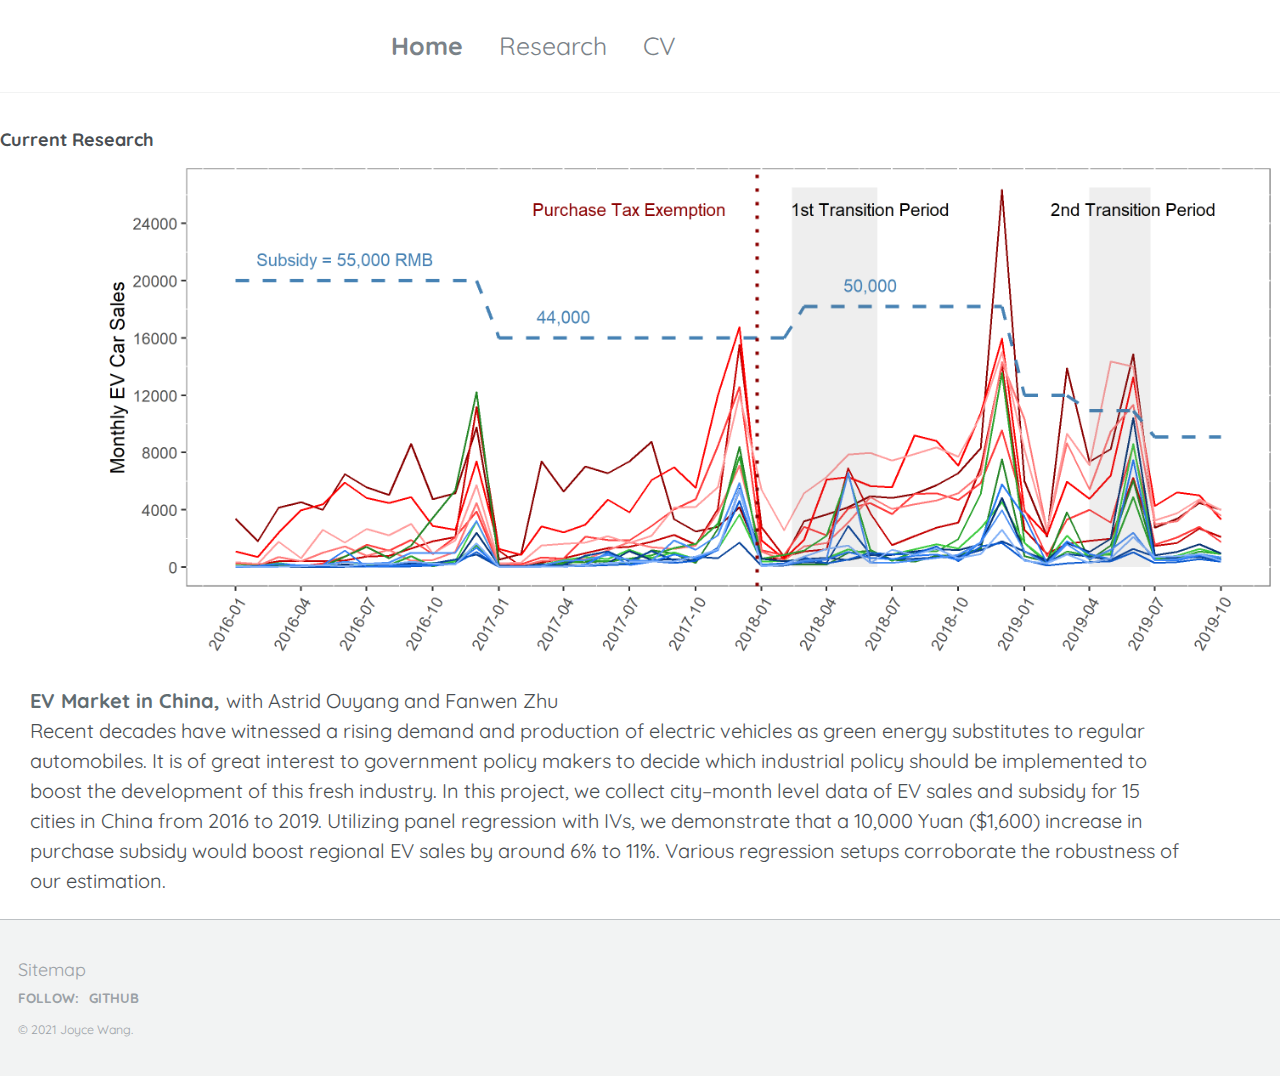
==== reasearch.html @ 97970f40 "Add files via upload" ====
<!doctype html>
<html lang="en" class="no-js">
<meta http-equiv="content-type" content="text/html;charset=utf-8" />
<title>Joyce Wang’s Research</title>
<head>
    <meta charset="utf-8"> 
        <!-- icon -->
        <link rel="stylesheet" href="https://use.fontawesome.com/releases/v5.7.0/css/all.css" integrity="sha384-lZN37f5QGtY3VHgisS14W3ExzMWZxybE1SJSEsQp9S+oqd12jhcu+A56Ebc1zFSJ" crossorigin="anonymous">

       <!-- google fonts -->
       <link href="https://fonts.googleapis.com/css2?family=Quicksand:wght@300;400;500;600;700&display=swap" rel="stylesheet"> 

         <!-- main css -->
      <link rel="stylesheet" href="assets/css/main.css">

        <!-- bootstap css -->
        <link href="https://cdn.jsdelivr.net/npm/bootstrap@5.0.2/dist/css/bootstrap.min.css" rel="stylesheet" integrity="sha384-EVSTQN3/azprG1Anm3QDgpJLIm9Nao0Yz1ztcQTwFspd3yD65VohhpuuCOmLASjC" crossorigin="anonymous">

</head>

<body>
    <div class="masthead">
        <div class="masthead__inner-wrap">
            <div class="masthead__menu">
                <nav id="site-nav" class="greedy-nav"> 
                    <button><div class="navicon"></div></button>
                    <ul class="visible-links">
                        <li class="masthead__menu-item">
                            <a href="index.html">Home</a>
                        </li>
                        <li class="masthead__menu-item">
                            <a href="reasearch.html">Research</a>
                        </li>
                        <li class="masthead__menu-item">
                            <a href="CV.html">CV</a>
                        </li>
                    </ul>
                    <ul class="hidden-links hidden"></ul>
                </nav>
            </div>
        </div>
    </div>
   
    
        <div class="row">
            <h3 class="p-5">Current Research</h3>
            <div class="col-lg-6">
                <div class="reasearch_img">
                <img class="img-fluid mt-4" src="assets/images/nationalpolicy.png" alt="">
            </div>
            </div>
            <div class="col-lg-6">
                <div class="content">
                    <p> <span class="font-weight-bold"> EV Market in China, </span> with Astrid Ouyang and Fanwen Zhu <br>
                        Recent decades have witnessed a rising demand and production of electric vehicles as green energy substitutes to regular automobiles. It is of great interest to government policy makers to decide which industrial policy should be implemented to boost the development of this fresh industry. In this project, we collect city–month level data of EV sales and subsidy for 15 cities in China from 2016 to 2019. Utilizing panel regression with IVs, we demonstrate that a 10,000 Yuan ($1,600) increase in purchase subsidy would boost regional EV sales by around 6% to 11%. Various regression setups corroborate the robustness of our estimation.</p>
                </div>
            </div>
        </div>
    






        <div class="page__footer">
            <footer> <!-- start custom footer snippets --> <a href="">Sitemap</a> <!-- end custom footer snippets --><div class="page__footer-follow">
                <ul class="social-icons">
                    <li><strong>Follow:</strong></li>
                    <li><a href="https://joycelafee.github.io"><i class="fab fa-github" aria-hidden="true"></i> GitHub</a>
                    </li>
                </ul>
            </div>
            <div class="page__footer-copyright">&copy; 2021 Joyce Wang.<a href=""></a>
            </div>
            
            </footer>
        </div>
    <script src="assets/js/main.min.js">
    </script> 
    <script> (function(i,s,o,g,r,a,m){i['GoogleAnalyticsObject']=r;i[r]=i[r]||function(){ (i[r].q=i[r].q||[]).push(arguments)},i[r].l=1*new Date();a=s.createElement(o), m=s.getElementsByTagName(o)[0];a.async=1;a.src=g;m.parentNode.insertBefore(a,m) })(window,document,'script','../www.google-analytics.com/analytics.js','ga'); ga('create', '', 'auto'); ga('send', 'pageview'); 
    </script></body>

</html>
---- assets/css/main.css ----
a:focus{
    outline:thin dotted #f89406;outline:5px auto #f89406;outline-offset:-2px
}

*,*:before,*:after{
    -moz-box-sizing:border-box;-webkit-box-sizing:border-box;box-sizing:border-box
}
html{
    box-sizing:border-box;background-color:#fff;font-size:16px;-webkit-text-size-adjust:100%;-ms-text-size-adjust:100%
}
@media (min-width: 48em)
{html
    {font-size:18px}}
    body{
        margin:0}::-moz-selection{color:#fff;background:#000}

    ::selection{color:#fff;background:#000}article,aside,details,figcaption,figure,footer,header,hgroup,main,nav,section{display:block}audio,canvas,video{display:inline-block;*display:inline;*zoom:1}audio:not([controls]){display:none}a{color:#52adc8}a:hover,a:active{outline:0}sub,sup{position:relative;font-size:75%;line-height:0;vertical-align:baseline}sup{top:-0.5em}sub{bottom:-0.25em}img{max-width:100%;width:auto\9;height:auto;vertical-align:middle;border:0;-ms-interpolation-mode:bicubic}#map_canvas img,.google-maps img{max-width:none}button,input,select,textarea{margin:0;font-size:100%;vertical-align:middle}button,input{*overflow:visible;line-height:normal}button::-moz-focus-inner,input::-moz-focus-inner{padding:0;border:0}button,html input[type="button"],input[type="reset"],input[type="submit"]
    {-webkit-appearance:button;cursor:pointer}label,select,button,input[type="button"],input[type="reset"],input[type="submit"],input[type="radio"],input[type="checkbox"]{cursor:pointer}input[type="search"]{box-sizing:content-box;-webkit-appearance:textfield}input[type="search"]::-webkit-search-decoration,input[type="search"]::-webkit-search-cancel-button{-webkit-appearance:none}textarea{overflow:auto;vertical-align:top}html{position:relative;min-height:100%}
body.overflow--hidden{overflow:hidden}h1,h2,h3,h4,h5,h6{margin:2em 0 0.5em;line-height:1.2;font-family: 'Quicksand', sans-serif;font-weight:bold}h1{margin-top:0;font-size:1.563em}h2{font-size:1.25em}h3{font-size:1em}h4{font-size:.75em}h5{font-size:.75em}h6{font-size:.75em}small,.small{font-size:.75em}p{margin-bottom:1.3em}u,ins{text-decoration:none;border-bottom:1px solid #494e52}u a,ins a{color:inherit}del a{color:inherit}p,pre,blockquote,ul,ol,dl,figure,table,fieldset{orphans:3;widows:3}abbr[title],abbr[data-original-title]{text-decoration:none;cursor:help;border-bottom:1px dotted #494e52}blockquote{margin:2em 1em 2em 0;padding-left:1em;padding-right:1em;font-style:italic;border-left:0.25em solid #7a8288}blockquote cite{font-style:italic}blockquote cite:before{content:"\2014";padding-right:5px}a:hover,a:active{outline:0}tt,code,kbd,samp,pre{font-family: 'Quicksand', sans-serif;}pre{overflow-x:auto}p>code,a>code,li>code,figcaption>code,td>code{padding-top:0.1rem;padding-bottom:0.1rem;font-size:.75em;background:#fafafa;border:1px solid #f2f3f3;border-radius:4px;box-shadow:0 1px 1px rgba(0,0,0,0.125)}p>code:before,p>code:after,a>code:before,a>code:after,li>code:before,li>code:after,figcaption>code:before,figcaption>code:after,td>code:before,td>code:after{letter-spacing:-0.2em;content:"\00a0"}hr{display:block;margin:1em 0;border:0;border-top:1px solid #f2f3f3}ul li,ol li{margin-bottom:0.5em}li ul,li ol{margin-top:0.5em}figure{display:-webkit-box;display:flex;-webkit-box-pack:justify;justify-content:space-between;-webkit-box-align:start;align-items:flex-start;flex-wrap:wrap;margin:2em 0}figure img,figure iframe,figure .fluid-width-video-wrapper{margin-bottom:1em}figure img{width:100%;border-radius:4px;-webkit-transition:all 0.2s ease-in-out;transition:all 0.2s ease-in-out}figure>a{display:block}@media (min-width: 37.5em){figure.half>a,figure.half>img{width:calc(50% - 0.5em)}}figure.half figcaption{width:100%}@media (min-width: 37.5em){figure.third>a,figure.third>img{width:calc(33.3333% - 0.5em)}}figure.third figcaption{width:100%}figcaption{margin-bottom:0.5em;color:#777a7d;font-family: 'Quicksand', sans-serif;font-size:.75em}figcaption a{color:inherit;text-decoration:none;border-bottom:1px solid #bdc1c4;-webkit-transition:all 0.2s ease-in-out;transition:all 0.2s ease-in-out}figcaption a:hover{color:#000;border-bottom-color:#000}svg:not(:root){overflow:hidden}nav ul{margin:0;padding:0}nav li{list-style:none}nav a{text-decoration:none}nav ul li,nav ol li{margin-bottom:0}nav li ul,nav li ol{margin-top:0}b,i,strong,em,blockquote,p,q,span,figure,img,h1,h2,header,input,a,tr,td,form button,input[type="submit"],.btn,#goog-wm-sb,.highlight,.archive__item-teaser{-webkit-transition:all 0.2s ease-in-out;transition:all 0.2s ease-in-out}.hidden{display:none;visibility:hidden}.load{display:none}.transparent{opacity:0}.visually-hidden,.screen-reader-text,.screen-reader-text span,.screen-reader-shortcut{position:absolute !important;clip:rect(1px, 1px, 1px, 1px);height:1px !important;width:1px !important;border:0 !important;overflow:hidden}body:hover .visually-hidden a,body:hover .visually-hidden input,body:hover .visually-hidden button{display:none !important}.screen-reader-text:focus,.screen-reader-shortcut:focus{clip:auto !important;height:auto !important;width:auto !important;display:block;font-size:1em;font-weight:bold;padding:15px 23px 14px;background:#fff;z-index:100000;text-decoration:none;box-shadow:0 0 2px 2px rgba(0,0,0,0.6)}.skip-link{position:fixed;z-index:20;margin:0;font-family: 'Quicksand', sans-serif;white-space:nowrap}.skip-link li{height:0;width:0;list-style:none}.text-left{text-align:left}.text-center{text-align:center}.text-right{text-align:right}.text-justify{text-align:justify}.text-nowrap{white-space:nowrap}.cf{clear:both}.wrapper{max-width:925px;margin-left:auto;margin-right:auto}.wrapper:after{content:" ";display:block;clear:both}.align-left{display:block;margin-left:auto;margin-right:auto}@media (min-width: 37.5em){.align-left{float:left;margin-right:1em}}.align-right{display:block;margin-left:auto;margin-right:auto}@media (min-width: 37.5em){.align-right{float:right;margin-left:1em}}.align-center{display:block;margin-left:auto;margin-right:auto}@media (min-width: 57.8125em){.full{margin-right:-19.4915254237% !important}}.icon{display:inline-block;fill:currentColor;width:1em;height:1.1em;line-height:1;position:relative;top:-0.1em;vertical-align:middle}.social-icons .fa{color:#000}.social-icons .fa-behance,.social-icons .fa-behance-square{color:#1769FF}.social-icons .fa-dribbble{color:#ea4c89}.social-icons .fa-facebook,.social-icons .fa-facebook-square{color:#3b5998}.social-icons .fa-flickr{color:#ff0084}.social-icons .fa-foursquare{color:#0072b1}.social-icons .fa-github,.social-icons .fa-github-alt,.social-icons .fa-github-square{color:#171516}.social-icons .fa-google-plus,.social-icons .fa-google-plus-square{color:#dd4b39}.social-icons .fa-instagram{color:#517fa4}.social-icons .fa-lastfm,.social-icons .fa-lastfm-square{color:#d51007}.social-icons .fa-linkedin,.social-icons .fa-linkedin-square{color:#007bb6}.social-icons .fa-pinterest,.social-icons .fa-pinterest-p,.social-icons .fa-pinterest-square{color:#cb2027}.social-icons .fa-rss,.social-icons .fa-rss-square{color:#fa9b39}.social-icons .fa-soundcloud{color:#f30}.social-icons .fa-stack-exchange,.social-icons .fa-stack-overflow{color:#fe7a15}.social-icons .fa-tumblr,.social-icons .fa-tumblr-square{color:#32506d}.social-icons .fa-twitter,.social-icons .fa-twitter-square{color:#55acee}.social-icons .fa-vimeo,.social-icons .fa-vimeo-square{color:#1ab7ea}.social-icons .fa-vine{color:#00bf8f}.social-icons .fa-youtube,.social-icons .fa-youtube-square,.social-icons .fa-youtube-play{color:#b00}.social-icons .fa-xing,.social-icons .fa-xing-square{color:#006567}.navicon{position:relative;width:28px;height:4px;background:#fff;margin:auto;-webkit-transition:0.3s;transition:0.3s}.navicon:before,.navicon:after{content:"";position:absolute;left:0;width:28px;height:4px;background:#fff;-webkit-transition:0.3s;transition:0.3s}.navicon:before{top:-8px}.navicon:after{bottom:-8px}.close .navicon{background:transparent}.close .navicon:before,.close .navicon:after{-webkit-transform-origin:50% 50%;-ms-transform-origin:50% 50%;transform-origin:50% 50%;top:0;width:28px}.close .navicon:before{-webkit-transform:rotate3d(0, 0, 1, 45deg);transform:rotate3d(0, 0, 1, 45deg)}.close .navicon:after{-webkit-transform:rotate3d(0, 0, 1, -45deg);transform:rotate3d(0, 0, 1, -45deg)}@media (min-width: 57.8125em){.sticky{clear:both;position:-webkit-sticky;position:sticky;top:2em}.sticky::after{clear:both;content:"";display:table}.sticky>*{display:block}}.well{min-height:20px;padding:19px;margin-bottom:20px;background-color:#f5f5f5;border:1px solid #e3e3e3;border-radius:4px;box-shadow:inset 0 1px 1px rgba(0,0,0,0.05)}.show-modal{overflow:hidden;position:relative}.show-modal:before{position:absolute;content:"";top:0;left:0;width:100%;height:100%;z-index:999;background-color:rgba(255,255,255,0.85)}.show-modal .modal{display:block}.modal{display:none;position:fixed;width:300px;top:50%;left:50%;margin-left:-150px;margin-top:-150px;min-height:0;z-index:9999;background:#fff;border:1px solid #f2f3f3;border-radius:4px;box-shadow:0 1px 1px rgba(0,0,0,0.125)}.modal__title{margin:0;padding:0.5em 1em}.modal__supporting-text{padding:0 1em 0.5em 1em}.modal__actions{padding:0.5em 1em;border-top:1px solid #f2f3f3}.footnote{color:#9ba1a6;text-decoration:none}.footnotes{color:#9ba1a6}.footnotes ol,.footnotes li,.footnotes p{margin-bottom:0;font-size:.75em}a.reversefootnote{color:#7a8288;text-decoration:none}a.reversefootnote:hover{text-decoration:underline}.required{color:#ee5f5b;font-weight:bold}@-webkit-keyframes intro{0%{opacity:0}100%{opacity:1}}@keyframes intro{0%{opacity:0}100%{opacity:1}}table{margin-bottom:1em;width:100%;font-family: 'Quicksand', sans-serif;font-size:.75em;border-collapse:collapse;border:1px solid #bdc1c4}table+table{margin-top:1em}thead{background-color:#f2f3f3;border-bottom:1px solid #bdc1c4}th{padding:0.5em;font-weight:bold;text-align:left;border-right:1px solid #bdc1c4}td{padding:0.5em;border-bottom:1px solid #bdc1c4;border-right:1px solid #bdc1c4}tr,td,th{vertical-align:middle}.btn,#goog-wm-sb{display:inline-block;margin-bottom:0.25em;padding:0.5em 1em;color:#fff !important;font-family: 'Quicksand', sans-serif;font-size:.75em;font-weight:bold;text-align:center;text-decoration:none;background-color:#7a8288;border:0 !important;border-radius:4px;cursor:pointer}.btn:hover,#goog-wm-sb:hover{background-color:#333}.btn .icon,#goog-wm-sb .icon{margin-right:0.5em}.btn .icon+.hidden,#goog-wm-sb .icon+.hidden{margin-left:-0.5em}.btn--block{display:block;width:100%}.btn--block+.btn--block{margin-top:0.25em}.btn--inverse{color:#7a8288 !important;border:1px solid #bdc1c4 !important;background-color:#fff}.btn--inverse:hover{color:#fff !important;border-color:#7a8288}.btn--light-outline{border:1px solid #fff !important;background-color:transparent}.btn--info{background-color:#52adc8}.btn--info:hover{background-color:#428aa0}.btn--warning{background-color:#f89406}.btn--warning:hover{background-color:#c67605}.btn--success{background-color:#62c462}.btn--success:hover{background-color:#4e9d4e}.btn--danger{background-color:#ee5f5b}.btn--danger:hover{background-color:#be4c49}.btn--disabled{pointer-events:none;cursor:not-allowed;filter:alpha(opacity=65);box-shadow:none;opacity:0.65}.btn--facebook{background-color:#3b5998}.btn--facebook:hover{background-color:#2f477a}.btn--twitter{background-color:#55acee}.btn--twitter:hover{background-color:#448abe}.btn--google-plus{background-color:#dd4b39}.btn--google-plus:hover{background-color:#b13c2e}.btn--linkedin{background-color:#007bb6}.btn--linkedin:hover{background-color:#006292}.btn--x-large{font-size:1.25em}.btn--large{font-size:1em}.btn--small{font-size:.6875em}.notice{margin:2em 0 !important;padding:1em;font-family: 'Quicksand', sans-serif;font-size:.75em !important;text-indent:initial;background-color:#f8f9f9;border-radius:4px;box-shadow:0 1px 1px rgba(189,193,196,0.25)}.notice h4{margin-top:0 !important;margin-bottom:0.75em}.page__content .notice h4{margin-bottom:0;font-size:1em}.notice p:last-child{margin-bottom:0 !important}.notice h4+p{margin-top:0;padding-top:0}.notice a{color:#bdc1c4}.notice a:hover{color:#717476}.notice code{background-color:#fcfcfc}.notice ul:last-child{margin-bottom:0}.notice--primary{margin:2em 0 !important;padding:1em;font-family: 'Quicksand', sans-serif;font-size:.75em !important;text-indent:initial;background-color:#f2f3f3;border-radius:4px;box-shadow:0 1px 1px rgba(122,130,136,0.25)}.notice--primary h4{margin-top:0 !important;margin-bottom:0.75em}.page__content .notice--primary h4{margin-bottom:0;font-size:1em}.notice--primary p:last-child{margin-bottom:0 !important}.notice--primary h4+p{margin-top:0;padding-top:0}.notice--primary a{color:#7a8288}.notice--primary a:hover{color:#494e52}.notice--primary code{background-color:#f8f9f9}.notice--primary ul:last-child{margin-bottom:0}.notice--info{margin:2em 0 !important;padding:1em;font-family: 'Quicksand', sans-serif;font-size:.75em !important;text-indent:initial;background-color:#eef7fa;border-radius:4px;box-shadow:0 1px 1px rgba(82,173,200,0.25)}.notice--info h4{margin-top:0 !important;margin-bottom:0.75em}.page__content .notice--info h4{margin-bottom:0;font-size:1em}.notice--info p:last-child{margin-bottom:0 !important}.notice--info h4+p{margin-top:0;padding-top:0}.notice--info a{color:#52adc8}.notice--info a:hover{color:#316878}.notice--info code{background-color:#f6fbfc}.notice--info ul:last-child{margin-bottom:0}.notice--warning{margin:2em 0 !important;padding:1em;font-family: 'Quicksand', sans-serif;font-size:.75em !important;text-indent:initial;background-color:#fef4e6;border-radius:4px;box-shadow:0 1px 1px rgba(248,148,6,0.25)}.notice--warning h4{margin-top:0 !important;margin-bottom:0.75em}.page__content .notice--warning h4{margin-bottom:0;font-size:1em}.notice--warning p:last-child{margin-bottom:0 !important}.notice--warning h4+p{margin-top:0;padding-top:0}.notice--warning a{color:#f89406}.notice--warning a:hover{color:#955904}.notice--warning code{background-color:#fffaf3}.notice--warning ul:last-child{margin-bottom:0}.notice--success{margin:2em 0 !important;padding:1em;font-family: 'Quicksand', sans-serif;font-size:.75em !important;text-indent:initial;background-color:#eff9ef;border-radius:4px;box-shadow:0 1px 1px rgba(98,196,98,0.25)}.notice--success h4{margin-top:0 !important;margin-bottom:0.75em}.page__content .notice--success h4{margin-bottom:0;font-size:1em}.notice--success p:last-child{margin-bottom:0 !important}.notice--success h4+p{margin-top:0;padding-top:0}.notice--success a{color:#62c462}.notice--success a:hover{color:#3b763b}.notice--success code{background-color:#f7fcf7}.notice--success ul:last-child{margin-bottom:0}.notice--danger{margin:2em 0 !important;padding:1em;font-family: 'Quicksand', sans-serif;font-size:.75em !important;text-indent:initial;background-color:#fdefef;border-radius:4px;box-shadow:0 1px 1px rgba(238,95,91,0.25)}.notice--danger h4{margin-top:0 !important;margin-bottom:0.75em}.page__content .notice--danger h4{margin-bottom:0;font-size:1em}.notice--danger p:last-child{margin-bottom:0 !important}.notice--danger h4+p{margin-top:0;padding-top:0}.notice--danger a{color:#ee5f5b}.notice--danger a:hover{color:#8f3937}.notice--danger code{background-color:#fef7f7}.notice--danger ul:last-child{margin-bottom:0}.masthead{position:relative;border-bottom:1px solid #f2f3f3;-webkit-animation:intro 0.3s both;animation:intro 0.3s both;-webkit-animation-delay:0.15s;animation-delay:0.15s;z-index:20}.masthead__inner-wrap{max-width:925px;margin-left:auto;margin-right:auto;clear:both;padding:1em 1em 1em;font-family: 'Quicksand', sans-serif;}.masthead__inner-wrap:after{content:" ";display:block;clear:both}.masthead__inner-wrap::after{clear:both;content:"";display:table}@media (min-width: 80em){.masthead__inner-wrap{max-width:1280px}}.masthead__inner-wrap nav{z-index:10}.masthead__inner-wrap a{text-decoration:none}.masthead__menu ul{margin:0;padding:0;clear:both;list-style-type:none}.masthead__menu-item{display:block;list-style-type:none;white-space:nowrap}.masthead__menu-item--lg{padding-right:2em;font-weight:700}.breadcrumbs{max-width:925px;margin-left:auto;margin-right:auto;clear:both;margin-top:0;margin-bottom:0;padding-left:2em;padding-right:2em;font-family: 'Quicksand', sans-serif;-webkit-animation:intro 0.3s both;animation:intro 0.3s both;-webkit-animation-delay:0.30s;animation-delay:0.30s}.breadcrumbs:after{content:" ";display:block;clear:both}.breadcrumbs::after{clear:both;content:"";display:table}@media (min-width: 57.8125em){.breadcrumbs{padding-left:1em;padding-right:1em}}@media (min-width: 80em){.breadcrumbs{max-width:1280px}}.breadcrumbs ol{padding:0;list-style:none;font-size:.75em}@media (min-width: 57.8125em){.breadcrumbs ol{width:83.0508474576%;float:right;margin-right:0}}@media (min-width: 80em){.breadcrumbs ol{padding-left:4.2372881356%}}.breadcrumbs li{display:inline}.breadcrumbs .current{font-weight:bold}.pagination{clear:both;width:100%;float:left;margin-left:0;margin-right:0;clear:both;margin-top:1em;padding-top:1em}.pagination::after{clear:both;content:"";display:table}.pagination ul{margin:0;padding:0;list-style-type:none;font-family: 'Quicksand', sans-serif;}.pagination li{display:block;float:left;margin-left:-1px}.pagination li a{margin-bottom:0.25em;padding:0.5em 1em;font-family: 'Quicksand', sans-serif;font-size:14px;font-weight:bold;line-height:1.5;text-align:center;text-decoration:none;color:#9ba1a6;border:1px solid #bdc1c4;border-radius:0}.pagination li a:hover{color:#3e8296}.pagination li a.current{color:#fff;background:#7a8288}.pagination li a.disabled{color:#dee0e1;pointer-events:none;cursor:not-allowed}.pagination li:first-child{margin-left:0}.pagination li:first-child a{border-top-left-radius:4px;border-bottom-left-radius:4px}.pagination li:last-child a{border-top-right-radius:4px;border-bottom-right-radius:4px}.pagination--pager{display:block;padding:1em 2em;float:left;width:50%;font-family: 'Quicksand', sans-serif;font-size:1em;font-weight:bold;text-align:center;text-decoration:none;color:#bdc1c4;border:1px solid #bdc1c4;border-radius:4px}.pagination--pager:hover{color:#3e8296}.pagination--pager:first-child{border-top-right-radius:0;border-bottom-right-radius:0}.pagination--pager:last-child{margin-left:-1px;border-top-left-radius:0;border-bottom-left-radius:0}.pagination--pager.disabled{color:#dee0e1;pointer-events:none;cursor:not-allowed}.page__content+.pagination,.page__meta+.pagination,.comment__date+.pagination,.page__share+.pagination,.page__comments+.pagination{margin-top:2em;padding-top:2em;border-top:1px solid #f2f3f3}.greedy-nav{position:relative;min-width:250px;background:#fff}.greedy-nav a{display:block;margin:0 1rem;padding:0.5rem 0;color:#7a8288;text-decoration:none}
.greedy-nav a:hover{
    color:#000000}.greedy-nav button{position:absolute;height:100%;right:0;padding:0 0.5rem;border:0;outline:none;background-color:#7a8288;color:#fff;cursor:pointer}
    
    .greedy-nav .visible-links{display:table}.greedy-nav .visible-links li{display:table-cell;vertical-align:middle}.greedy-nav .visible-links li:first-child{font-weight:bold}.greedy-nav .visible-links li:first-child a{margin-left:0}.greedy-nav .visible-links li:last-child a{margin-right:0}.greedy-nav .visible-links a{position:relative}

    .greedy-nav .visible-links a:before{
        content:"";position:absolute;left:0;bottom:0;height:3px;background:#eca305;width:100%;-webkit-transition:all 0.2s ease-in-out;transition:all 0.2s ease-in-out;-webkit-transform:scaleX(0);-ms-transform:scaleX(0);transform:scaleX(0)
    }
        .greedy-nav .visible-links a:hover:before{-webkit-transform:scaleX(1);-ms-transform:scaleX(1);transform:scaleX(1)}.greedy-nav .hidden-links{position:absolute;top:100%;right:0;margin-top:15px;padding:5px;border:1px solid #f2f3f3;border-radius:4px;background:#fff;box-shadow:0 0 10px rgba(0,0,0,0.25)}.greedy-nav .hidden-links a{margin:0;padding:10px 20px;font-size:1em}.greedy-nav .hidden-links a:hover{color:#5c6266;background:#dee0e1}.greedy-nav .hidden-links:before{content:"";position:absolute;top:-11px;right:10px;width:0;border-style:solid;border-width:0 10px 10px;border-color:#f2f3f3 transparent;display:block;z-index:0}.greedy-nav .hidden-links:after{content:"";position:absolute;top:-10px;right:10px;width:0;border-style:solid;border-width:0 10px 10px;border-color:#fff transparent;display:block;z-index:1}.greedy-nav .hidden-links li{display:block;border-bottom:1px solid #f2f3f3}.greedy-nav .hidden-links li:last-child{border-bottom:none}.nav__list{font-size:1.25rem}.nav__list ul{margin-bottom:1em}.nav__list a{display:block;padding:0.125em 0;color:inherit}.nav__list a:hover{text-decoration:underline}.nav__list .active{margin-left:-0.5em;padding-left:0.5em;padding-right:0.5em;color:#fff;font-weight:bold;background:#7a8288;border-radius:4px}.nav__list .active:hover{color:#fff}.nav__title{margin:0;padding:0.5rem 1rem;font-family: 'Quicksand', sans-serif;font-size:1em;font-weight:bold}.nav__sub-title{display:block;margin:0.5rem 0;padding:0.5rem 0;font-family: 'Quicksand', sans-serif;font-size:.75em;font-weight:bold;text-transform:uppercase;border-bottom:1px solid #f2f3f3}.toc{font-family: 'Quicksand', sans-serif;color:#7a8288;text-transform:uppercase;letter-spacing:1px;background-color:#fff;border:1px solid #f2f3f3;border-radius:4px;box-shadow:0 1px 1px rgba(0,0,0,0.125)}.toc .nav__title{color:#fff;font-size:.75em;background:#7a8288;border-top-left-radius:4px;border-top-right-radius:4px}.toc__menu{margin:0;padding:0;width:100%;list-style:none;font-size:0.8rem}.toc__menu a{display:block;padding:0.5rem 1rem;color:#7a8288;font-size:.6875em;font-weight:bold;line-height:1.5;border-bottom:1px solid #f2f3f3}.toc__menu a:hover{color:#000;background:#f2f3f3}.toc__menu>li:last-child a{border-bottom:none}.toc__menu li ul>li a{padding-left:2rem;font-weight:normal}.toc__menu li>ul li{display:none}@media (min-width: 48em){.toc__menu li>ul li{display:block}}.page__footer{clear:both;float:left;margin-left:0;margin-right:0;width:100%;clear:both;position:absolute;bottom:0em;height:auto;margin-top:3em;color:#9ba1a6;-webkit-animation:intro 0.3s both;animation:intro 0.3s both;-webkit-animation-delay:0.45s;animation-delay:0.45s;background-color:#f2f3f3;border-top:1px solid #bdc1c4}.page__footer::after{clear:both;content:"";display:table}.page__footer footer{clear:both;margin-left:auto;margin-right:auto;margin-top:2em;max-width:100%;padding:0 1em 2em}.page__footer footer::after{clear:both;content:"";display:table}@media (min-width: 80em){.page__footer footer{max-width:1280px}}.page__footer a{color:inherit;text-decoration:none}.page__footer a:hover{text-decoration:underline}.page__footer .fas,.page__footer .fab,.page__footer .far,.page__footer .fal{color:#9ba1a6}.page__footer-copyright{font-family: 'Quicksand', sans-serif;font-size:.6875em}.page__footer-follow ul{margin:0;padding:0;list-style-type:none}.page__footer-follow li{display:inline-block;padding-top:5px;padding-bottom:5px;font-family: 'Quicksand', sans-serif;font-size:.75em;text-transform:uppercase}.page__footer-follow li+li:before{content:"";padding-right:5px}.page__footer-follow a{padding-right:10px;font-weight:bold}.page__footer-follow .social-icons a{white-space:nowrap}div.highlighter-rouge,figure.highlight{position:relative;margin-bottom:1em;padding:1em;border:1px solid #f2f3f3;border-radius:4px;background-color:#fafafa;box-shadow:0 1px 1px rgba(0,0,0,0.125)}div.highlighter-rouge:before,figure.highlight:before{position:absolute;top:0;right:0;padding:0.5em;background-color:#f2f3f3;content:"\f121";font-family:"fontawesome" !important;font-size:.75em;line-height:1;text-transform:none;speak:none}div.highlighter-rouge .highlight,figure.highlight .highlight{margin:0;font-family: 'Quicksand', sans-serif;font-size:.6875em;line-height:1.8}.highlight table td{padding:5px}.highlight table pre{margin:0}.highlight .c{color:#93a1a1}.highlight .err{color:#586e75}.highlight .g{color:#586e75}.highlight .k{color:#859900}.highlight .l{color:#586e75}.highlight .n{color:#586e75}.highlight .o{color:#859900}.highlight .x{color:#cb4b16}.highlight .p{color:#586e75}.highlight .cm{color:#93a1a1}.highlight .cp{color:#859900}.highlight .c1{color:#93a1a1}.highlight .cs{color:#859900}.highlight .gd{color:#2aa198}.highlight .ge{color:#586e75;font-style:italic}.highlight .gr{color:#dc322f}.highlight .gh{color:#cb4b16}.highlight .gi{color:#859900}.highlight .go{color:#586e75}.highlight .gp{color:#586e75}.highlight .gs{color:#586e75;font-weight:bold}.highlight .gu{color:#cb4b16}.highlight .gt{color:#586e75}.highlight .kc{color:#cb4b16}.highlight .kd{color:#22b3eb}.highlight .kn{color:#859900}.highlight .kp{color:#859900}.highlight .kr{color:#22b3eb}.highlight .kt{color:#dc322f}.highlight .ld{color:#586e75}.highlight .m{color:#2aa198}.highlight .s{color:#2aa198}.highlight .na{color:#586e75}.highlight .nb{color:#B58900}.highlight .nc{color:#22b3eb}.highlight .no{color:#cb4b16}.highlight .nd{color:#22b3eb}.highlight .ni{color:#cb4b16}.highlight .ne{color:#cb4b16}.highlight .nf{color:#22b3eb}.highlight .nl{color:#586e75}.highlight .nn{color:#586e75}.highlight .nx{color:#586e75}.highlight .py{color:#586e75}.highlight .nt{color:#22b3eb}.highlight .nv{color:#22b3eb}.highlight .ow{color:#859900}.highlight .w{color:#586e75}.highlight .mf{color:#2aa198}.highlight .mh{color:#2aa198}.highlight .mi{color:#2aa198}.highlight .mo{color:#2aa198}.highlight .sb{color:#93a1a1}.highlight .sc{color:#2aa198}.highlight .sd{color:#586e75}.highlight .s2{color:#2aa198}.highlight .se{color:#cb4b16}.highlight .sh{color:#586e75}.highlight .si{color:#2aa198}.highlight .sx{color:#2aa198}.highlight .sr{color:#dc322f}.highlight .s1{color:#2aa198}.highlight .ss{color:#2aa198}.highlight .bp{color:#22b3eb}.highlight .vc{color:#22b3eb}.highlight .vg{color:#22b3eb}.highlight .vi{color:#22b3eb}.highlight .il{color:#2aa198}form{margin:0 0 5px 0}form fieldset{margin-bottom:5px;padding:0;border-width:0}form legend{display:block;width:100%;margin-bottom:10px;*margin-left:-7px;padding:0;color:#494e52;border:0;border-bottom:1px solid #ccc;white-space:normal}form p{margin-bottom:5px / 2}form ul{list-style-type:none;margin:0 0 5px 0;padding:0}form br{display:none}label,input,button,select,textarea{vertical-align:baseline;*vertical-align:middle}input,button,select,textarea{box-sizing:border-box;font-family: 'Quicksand', sans-serif;}label{display:block;margin-bottom:0.25em;color:#494e52;cursor:pointer}label small{font-size:.75em}label input,label textarea,label select{display:block}input,textarea,select{display:inline-block;width:100%;padding:0.25em;margin-bottom:0.5em;color:#494e52;background-color:#fff;border:1px solid #ccc;border-radius:4px;box-shadow:0 1px 1px rgba(0,0,0,0.125)}input:hover,textarea:hover,select:hover{border-color:#bdc1c4}.input-mini{width:60px}.input-small{width:90px}input[type="image"],input[type="checkbox"],input[type="radio"]{width:auto;height:auto;padding:0;margin:3px 0;*margin-top:0;line-height:normal;cursor:pointer;border-radius:0;border:0 \9}input[type="checkbox"],input[type="radio"]{box-sizing:border-box;padding:0;*width:13px;*height:13px}input[type="image"]{border:0;box-shadow:none}input[type="file"]{width:auto;padding:initial;line-height:initial;border:initial;background-color:transparent;background-color:initial;box-shadow:none}input[type="button"],input[type="reset"],input[type="submit"]{width:auto;height:auto;cursor:pointer;*overflow:visible}select,input[type="file"]{*margin-top:4px}select{width:auto;background-color:#fff}select[multiple],select[size]{height:auto}textarea{resize:vertical;height:auto;overflow:auto;vertical-align:top}input[type="hidden"]{display:none}.form{position:relative}.radio,.checkbox{padding-left:18px;font-weight:normal}.radio input[type="radio"],.checkbox input[type="checkbox"]{float:left;margin-left:-18px}.radio.inline,.checkbox.inline{display:inline-block;padding-top:5px;margin-bottom:0;vertical-align:middle}.radio.inline+.radio.inline,.checkbox.inline+.checkbox.inline{margin-left:10px}input[disabled],select[disabled],textarea[disabled],input[readonly],select[readonly],textarea[readonly]{opacity:0.5;cursor:not-allowed}input:focus,textarea:focus{border-color:#7a8288;outline:0;outline:thin dotted \9}input[type="file"]:focus,input[type="radio"]:focus,input[type="checkbox"]:focus,select:focus{box-shadow:none}.help-block,.help-inline{color:#52adc8}.help-block{display:block;margin-bottom:1em;line-height:1em}.help-inline{display:inline-block;vertical-align:middle;padding-left:5px}.form-inline input,.form-inline textarea,.form-inline select{display:inline-block;margin-bottom:0}.form-inline label{display:inline-block}.form-inline .radio,.form-inline .checkbox,.form-inline .radio{padding-left:0;margin-bottom:0;vertical-align:middle}.form-inline .radio input[type="radio"],.form-inline .checkbox input[type="checkbox"]{float:left;margin-left:0;margin-right:3px}.form-search input,.form-search textarea,.form-search select{display:inline-block;margin-bottom:0}.form-search .search-query{padding-left:14px;padding-right:14px;margin-bottom:0;border-radius:14px}.form-search label{display:inline-block}.form-search .radio,.form-search .checkbox,.form-inline .radio{padding-left:0;margin-bottom:0;vertical-align:middle}.form-search .radio input[type="radio"],.form-search .checkbox input[type="checkbox"]{float:left;margin-left:0;margin-right:3px}.form--loading:before{content:''}.form--loading .form__spinner{display:block}.form:before{position:absolute;top:0;left:0;width:100%;height:100%;background-color:rgba(255,255,255,0.7);z-index:10}.form__spinner{display:none;position:absolute;top:50%;left:50%;z-index:11}#goog-fixurl ul{list-style:none;margin-left:0;padding-left:0}#goog-fixurl ul li{list-style-type:none}#goog-wm-qt{width:auto;margin-right:10px;margin-bottom:20px;padding:8px 20px;display:inline-block;font-size:.75em;background-color:#fff;color:#000;border-width:2px !important;border-style:solid !important;border-color:gray;border-radius:4px}
#main{
    margin-left:auto;margin-right:auto;clear:both;margin-top:3px;padding-left:1em;padding-right:1em;animation:intro 0.3s both;animation-delay:0.35s
}
.body_title {
margin-top: 200px;
margin-left: 100px;
color: rgb(0, 0, 0);
font-family: 'Lora', serif;
}
.body_title  h1{
font-size: 70px;
font-weight: bold;
font-family: 'Lora', serif;
}
.text {
    font-size: 20px;
    color: #A32817;
    font-weight: 700;
    width: 40%;
}
.reasearch_img {
    margin-left: 100px;
}
.research_body{
    float:right;
    overflow-x: hidden;
}
span.font-weight-bold {
    font-weight: bold;
    color: #606c71;
}

#main:after{content:" ";display:block;clear:both}#main::after{clear:both;content:"";display:table}@media (min-width: 80em){#main{max-width:1280px}}
@media (min-width: 57.8125em)


{.page{
    width:83.0508474576%;float:right;margin-right:0;padding-left:4.2372881356%;padding-right:0%}
}
.page .page__inner-wrap{clear:both;width:100%;float:left;margin-left:0;margin-right:0}.page .page__inner-wrap .page__content,.page .page__inner-wrap .page__meta,.page .page__inner-wrap .comment__date,.page .page__inner-wrap .page__share{clear:both;width:100%;float:left;margin-left:0;margin-right:0}.page__title{margin-top:0;line-height:1}.page__title+.page__meta,.page__title+.comment__date{margin-top:-0.5em}.page__lead{font-family: 'Quicksand', sans-serif;font-size:1.25em}.page__content h2{padding-bottom:0.5em;border-bottom:1px solid #f2f3f3}.page__content p,.page__content li,.page__content dl{font-size:1em}.page__content p{margin:0 0 1.3em}.page__content a{text-decoration:underline}.page__content a:hover{text-decoration:underline}.page__content a:hover img{box-shadow:0 0 10px rgba(0,0,0,0.25)}.page__content dt{margin-top:1em;font-family: 'Quicksand', sans-serif;font-weight:bold}.page__content dd{margin-left:1em;font-family: 'Quicksand', sans-serif;font-size:.75em}.page__content .small{font-size:.75em}.page__content blockquote+.small{margin-top:-1.5em;padding-left:1.25rem}.page__hero{position:relative;margin-bottom:2em;clear:both;animation:intro 0.3s both;animation-delay:0.25s}.page__hero::after{clear:both;content:"";display:table}.page__hero--overlay{position:relative;margin-bottom:2em;padding:3em 0;clear:both;background-size:cover;background-repeat:no-repeat;background-position:center;animation:intro 0.3s both;animation-delay:0.25s}.page__hero--overlay::after{clear:both;content:"";display:table}.page__hero--overlay a{color:#fff}.page__hero--overlay .wrapper{padding-left:1em;padding-right:1em}@media (min-width: 80em){.page__hero--overlay .wrapper{max-width:1280px}}.page__hero--overlay .page__title,.page__hero--overlay .page__meta,.page__hero--overlay .comment__date,.page__hero--overlay .page__lead,.page__hero--overlay .btn,.page__hero--overlay #goog-wm-sb{color:#fff;text-shadow:1px 1px 4px rgba(0,0,0,0.5)}.page__hero--overlay .page__lead{max-width:768px}.page__hero--overlay .page__title{font-size:1.953em}@media (min-width: 37.5em){.page__hero--overlay .page__title{font-size:2.441em}}.page__hero-image{width:100%;height:auto;-ms-interpolation-mode:bicubic}.page__hero-caption{position:absolute;bottom:0;right:0;margin:0 auto;padding:2px 5px;color:#fff;font-family: 'Quicksand', sans-serif;font-size:.6875em;background:#000;text-align:right;z-index:5;opacity:0.5;border-radius:4px 0 4px 0}@media (min-width: 57.8125em){.page__hero-caption{padding:5px 10px}}.page__hero-caption a{color:#fff;text-decoration:none}.page__share{margin-top:2em;padding-top:1em;border-top:1px solid #f2f3f3}@media (max-width: 37.5em){.page__share .btn span,.page__share #goog-wm-sb span{border:0;clip:rect(0 0 0 0);height:1px;margin:-1px;overflow:hidden;padding:0;position:absolute;width:1px}}.page__share-title{margin-bottom:10px;font-size:.75em;text-transform:uppercase}.page__meta,.comment__date{margin-top:2em;color:#9ba1a6;font-family: 'Quicksand', sans-serif;font-size:.75em}.page__meta p,.comment__date p{margin:0}.page__meta a,.comment__date a{color:inherit}.page__meta-title{margin-bottom:10px;font-size:.75em;text-transform:uppercase}.page__taxonomy .sep{display:none}.page__taxonomy strong{margin-right:10px}.page__taxonomy-item{display:inline-block;margin-right:5px;margin-bottom:8px;padding:5px 10px;text-decoration:none;border:1px solid #bdc1c4;border-radius:4px}.page__taxonomy-item:hover{text-decoration:none;color:#3e8296}.page__comments{clear:both;width:100%;float:left;margin-left:0;margin-right:0}.page__comments-title{margin-top:2rem;margin-bottom:10px;padding-top:2rem;font-size:.75em;border-top:1px solid #f2f3f3;text-transform:uppercase}.page__comments-form{padding:1em;background:#f2f3f3;transition:all 0.2s ease-in-out}.page__comments-form.disabled input,.page__comments-form.disabled button,.page__comments-form.disabled textarea,.page__comments-form.disabled label{pointer-events:none;cursor:not-allowed;filter:alpha(opacity=65);box-shadow:none;opacity:0.65}.comment{clear:both;margin:1em 0}.comment::after{clear:both;content:"";display:table}.comment:not(:last-child){border-bottom:1px solid #f2f3f3}.comment__avatar-wrapper{float:left;width:60px;height:60px}@media (min-width: 57.8125em){.comment__avatar-wrapper{width:100px;height:100px}}.comment__avatar{width:40px;height:40px;border-radius:50%}@media (min-width: 57.8125em){.comment__avatar{width:80px;height:80px;padding:5px;border:1px solid #f2f3f3}}.comment__content-wrapper{float:right;width:calc(100% - 60px)}@media (min-width: 57.8125em){.comment__content-wrapper{width:calc(100% - 100px)}}.comment__author{margin:0}.comment__author a{text-decoration:none}.comment__date{margin:0}.comment__date a{text-decoration:none}.page__related{margin-top:2em;padding-top:1em;border-top:1px solid #f2f3f3;clear:both;float:left}.page__related::after{clear:both;content:"";display:table}@media (min-width: 57.8125em){.page__related{margin-left:21.186440678%}}.page__related a{color:inherit;text-decoration:none}.page__related-title{margin-bottom:10px;font-size:.75em;text-transform:uppercase}.archive{margin-bottom:2em}@media (min-width: 48em){.archive{width:100%;float:left;margin-left:0;margin-right:0}}@media (min-width: 57.8125em){.archive{width:83.0508474576%;float:left;margin-right:0;padding-left:4.2372881356%}}.archive a{text-decoration:underline}.archive a:hover{text-decoration:underline}.archive a:hover img{box-shadow:0 0 10px rgba(0,0,0,0.25)}.archive__subtitle{margin:1.414em 0 0;padding-bottom:0.5em;font-size:1em;color:#9ba1a6;border-bottom:1px solid #f2f3f3}.archive__subtitle+.list__item .archive__item-title{margin-top:0.5em}.archive__item-title{margin-bottom:0.25em;font-family: 'Quicksand', sans-serif;}.archive__item-title a+a{opacity:0.5}.page__content .archive__item-title{margin-top:1em;border-bottom:none}.archive__item-excerpt{margin-top:0;font-size:.75em}.archive__item-excerpt+p{text-indent:0}.archive__item-teaser{border-radius:4px;overflow:hidden}.archive__item-teaser img{width:100%}.archive__item:hover .archive__item-teaser{box-shadow:0 0 10px rgba(0,0,0,0.25)}.archive__item:hover .archive__item-title{text-decoration:underline}@media (min-width: 48em){.list__item{padding-right:0px}}@media (min-width: 57.8125em){.list__item{padding-right:0px}}@media (min-width: 80em){.list__item{padding-right:0px}}.list__item .page__meta,.list__item .comment__date{margin:0 0 4px}.grid__item{margin-bottom:2em}.grid__item .page__meta,.grid__item .comment__date{margin:0 0 4px}.grid__item .archive__item-title{margin-top:0.5em;font-size:1em}.grid__item .archive__item-excerpt{display:none}@media (min-width: 37.5em){.grid__item{width:48.9795918367%;float:left}.grid__item:nth-child(2n+1){margin-left:0;margin-right:-100%;clear:both;margin-left:0}.grid__item:nth-child(2n+2){margin-left:51.0204081633%;margin-right:-100%;clear:none}.grid__item .archive__item-teaser{max-height:200px}}@media (min-width: 48em){.grid__item{margin-left:0;margin-right:0;width:23.4693877551%;float:left}.grid__item:nth-child(4n+1){margin-left:0;margin-right:-100%;clear:both;margin-left:0}.grid__item:nth-child(4n+2){margin-left:25.5102040816%;margin-right:-100%;clear:none}.grid__item:nth-child(4n+3){margin-left:51.0204081633%;margin-right:-100%;clear:none}.grid__item:nth-child(4n+4){margin-left:76.5306122449%;margin-right:-100%;clear:none}.grid__item .archive__item-teaser{max-height:120px}.grid__item .archive__item-excerpt{display:block;font-size:.75em}}.feature__wrapper{clear:both;margin-bottom:2em;border-bottom:1px solid #f2f3f3}.feature__wrapper::after{clear:both;content:"";display:table}.feature__item{margin-bottom:2em;font-size:1.25rem}@media (min-width: 37.5em){.feature__item{margin-bottom:0;width:32.2033898305%;float:left}.feature__item:nth-child(3n+1){margin-left:0;margin-right:-100%;clear:both;margin-left:0}.feature__item:nth-child(3n+2){margin-left:33.8983050847%;margin-right:-100%;clear:none}.feature__item:nth-child(3n+3){margin-left:67.7966101695%;margin-right:-100%;clear:none}.feature__item .feature__item-teaser{max-height:200px;overflow:hidden}}.feature__item--left{clear:both;width:100%;float:left;margin-left:0;margin-right:0;font-size:1.25rem}.feature__item--left .archive__item-teaser{margin-bottom:2em}@media (min-width: 37.5em){.feature__item--left .archive__item-teaser{width:40.6779661017%;float:left;margin-right:1.6949152542%}.feature__item--left .archive__item-body{width:57.6271186441%;float:right;margin-right:0;padding-left:4.2372881356%;padding-right:8.4745762712%}}.feature__item--right{clear:both;width:100%;float:left;margin-left:0;margin-right:0;font-size:1.25rem}.feature__item--right .archive__item-teaser{margin-bottom:2em}@media (min-width: 37.5em){.feature__item--right{text-align:right}.feature__item--right .archive__item-teaser{width:40.6779661017%;float:right;margin-left:1.6949152542%}.feature__item--right .archive__item-body{width:57.6271186441%;float:left;margin-left:0;padding-left:4.2372881356%;padding-right:8.4745762712%}}.feature__item--center{clear:both;width:100%;float:left;margin-left:0;margin-right:0;font-size:1.25rem}.feature__item--center .archive__item-teaser{margin-bottom:2em}@media (min-width: 37.5em){.feature__item--center{text-align:center}.feature__item--center .archive__item-teaser{margin:0 auto;width:40.6779661017%}.feature__item--center .archive__item-body{margin:0 auto;width:57.6271186441%}}.sidebar{-webkit-transform:translate3d(0, 0, 0);transform:translate3d(0, 0, 0);clear:both;margin-bottom:1em}.sidebar::after{clear:both;content:"";display:table}@media (min-width: 57.8125em){.sidebar{width:15.2542372881%;float:left;margin-right:1.6949152542%;opacity:1;-webkit-transition:opacity 0.2s ease-in-out;transition:opacity 0.2s ease-in-out}.sidebar:hover{opacity:1}}@media (min-width: 80em){.sidebar{padding-right:0}}.sidebar h2,.sidebar h3,.sidebar h4,.sidebar h5,.sidebar h6{margin-bottom:0;font-family: 'Quicksand', sans-serif;}.sidebar h3,.sidebar h4{font-size:1em}
.sidebar p,.sidebar li{
    font-family: 'Quicksand', sans-serif;line-height:1.3;
    color:#000;

}
.sidebar img{width:100%}.sidebar__right{margin-bottom:1em}@media (min-width: 57.8125em){.sidebar__right{position:relative;float:right;width:0px;margin-left:2.5423728814%;z-index:10}}@media (min-width: 80em){.sidebar__right{width:0px}}.author__avatar{display:table-cell;vertical-align:top;width:36px}@media (min-width: 57.8125em){.author__avatar{display:block;width:auto;height:auto}}.author__avatar img{max-width:175px;border-radius:50%}@media (min-width: 57.8125em){.author__avatar img{padding:5px;border:1px solid #f2f3f3}}.author__content{display:table-cell;vertical-align:top;padding-left:15px;padding-right:25px;line-height:1}@media (min-width: 57.8125em){.author__content{display:block;width:100%;padding-left:0;padding-right:0}}.author__name{margin:0}@media (min-width: 57.8125em){.author__name{margin-top:10px;margin-bottom:10px}}.sidebar .author__name{font-family: 'Quicksand', sans-serif;;font-size:1em}.author__bio{margin:0}@media (min-width: 57.8125em){.author__bio{margin-top:10px;margin-bottom:20px}}.author__urls-wrapper{position:relative;display:table-cell;vertical-align:middle;font-family: 'Quicksand', sans-serif;z-index:10;position:relative;cursor:pointer}.author__urls-wrapper li:last-child a{margin-bottom:0}@media (min-width: 57.8125em){.author__urls-wrapper{display:block}}.author__urls-wrapper button{margin-bottom:0}@media (min-width: 57.8125em){.author__urls-wrapper button{display:none}}.author__urls{display:none;position:absolute;right:0;margin-top:15px;padding:10px;list-style-type:none;border:1px solid #f2f3f3;border-radius:4px;background:#fff;z-index:-1;box-shadow:0 0 10px rgba(0,0,0,0.25);cursor:default}@media (min-width: 57.8125em){.author__urls{display:block;position:relative;margin:0;padding:0;border:0;background:transparent;box-shadow:none}}.author__urls:before{display:block;content:"";position:absolute;top:-11px;left:calc(50% - 10px);width:0;border-style:solid;border-width:0 10px 10px;border-color:#f2f3f3 transparent;z-index:0}@media (min-width: 57.8125em){.author__urls:before{display:none}}.author__urls:after{display:block;content:"";position:absolute;top:-10px;left:calc(50% - 10px);width:0;border-style:solid;border-width:0 10px 10px;border-color:#fff transparent;z-index:1}@media (min-width: 57.8125em){.author__urls:after{display:none}}.author__urls li{white-space:nowrap}.author__urls a{display:block;margin-bottom:5px;padding-right:5px;padding-top:2px;padding-bottom:2px;color:inherit;font-size:1em;text-decoration:none}

.author__urls a:hover{
    text-decoration:none;
}
.social-icons .fa-linkedin, .social-icons .fa-linkedin-square {
    color: #007bb6;
    margin: 0px 5x;
}

 */@font-face{font-family:'Font Awesome 5 Brands';font-style:normal;font-weight:normal;src:url("../fonts/fa-brands-400.eot");src:url("../fonts/fa-brands-400d41d.eot?#iefix") format("embedded-opentype"),url("../fonts/fa-brands-400.woff2") format("woff2"),url("../fonts/fa-brands-400.woff") format("woff"),url("../fonts/fa-brands-400.ttf") format("truetype"),url("../fonts/fa-brands-400.svg#fontawesome") format("svg")}.fab{font-family:'Font Awesome 5 Brands'}.mfp-counter{font-family: 'Quicksand', sans-serif;}.mfp-bg{top:0;left:0;width:100%;height:100%;z-index:1042;overflow:hidden;position:fixed;background:#000;opacity:.8;filter:alpha(opacity=80)}.mfp-wrap{top:0;left:0;width:100%;height:100%;z-index:1043;position:fixed;outline:none !important;-webkit-backface-visibility:hidden}.mfp-container{text-align:center;position:absolute;width:100%;height:100%;left:0;top:0;padding:0 8px;-webkit-box-sizing:border-box;-moz-box-sizing:border-box;box-sizing:border-box}.mfp-container:before{content:'';display:inline-block;height:100%;vertical-align:middle}.mfp-align-top .mfp-container:before{display:none}.mfp-content{position:relative;display:inline-block;vertical-align:middle;margin:0 auto;text-align:left;z-index:1045}.mfp-inline-holder .mfp-content,.mfp-ajax-holder .mfp-content{width:100%;cursor:auto}.mfp-ajax-cur{cursor:progress}.mfp-zoom-out-cur,.mfp-zoom-out-cur .mfp-image-holder .mfp-close{cursor:-moz-zoom-out;cursor:-webkit-zoom-out;cursor:zoom-out}.mfp-zoom{cursor:pointer;cursor:-webkit-zoom-in;cursor:-moz-zoom-in;cursor:zoom-in}.mfp-auto-cursor .mfp-content{cursor:auto}.mfp-close,.mfp-arrow,.mfp-preloader,.mfp-counter{-webkit-user-select:none;-moz-user-select:none;user-select:none}.mfp-loading.mfp-figure{display:none}.mfp-hide{display:none !important}.mfp-preloader{color:#ccc;position:absolute;top:50%;width:auto;text-align:center;margin-top:-0.8em;left:8px;right:8px;z-index:1044}.mfp-preloader a{color:#ccc}.mfp-preloader a:hover{color:#fff}.mfp-s-ready .mfp-preloader{display:none}.mfp-s-error .mfp-content{display:none}button.mfp-close,button.mfp-arrow{overflow:visible;cursor:pointer;background:transparent;border:0;-webkit-appearance:none;display:block;outline:none;padding:0;z-index:1046;-webkit-box-shadow:none;box-shadow:none}button::-moz-focus-inner{padding:0;border:0}.mfp-close{width:44px;height:44px;line-height:44px;position:absolute;right:0;top:0;text-decoration:none;text-align:center;opacity:1;filter:alpha(opacity=100);padding:0 0 18px 10px;color:#fff;font-style:normal;font-size:28px;font-family: 'Quicksand', sans-serif;}.mfp-close:hover,.mfp-close:focus{opacity:1;filter:alpha(opacity=100)}.mfp-close:active{top:1px}.mfp-close-btn-in .mfp-close{color:#fff}.mfp-image-holder .mfp-close,.mfp-iframe-holder .mfp-close{color:#fff;right:-6px;text-align:right;padding-right:6px;width:100%}.mfp-counter{position:absolute;top:0;right:0;color:#ccc;font-size:12px;line-height:18px}.mfp-arrow{position:absolute;opacity:1;filter:alpha(opacity=100);margin:0;top:50%;margin-top:-55px;padding:0;width:90px;height:110px;-webkit-tap-highlight-color:transparent}.mfp-arrow:active{margin-top:-54px}.mfp-arrow:hover,.mfp-arrow:focus{opacity:1;filter:alpha(opacity=100)}.mfp-arrow:before,.mfp-arrow:after,.mfp-arrow .mfp-b,.mfp-arrow .mfp-a{content:'';display:block;width:0;height:0;position:absolute;left:0;top:0;margin-top:35px;margin-left:35px;border:medium inset transparent}.mfp-arrow:after,.mfp-arrow .mfp-a{border-top-width:13px;border-bottom-width:13px;top:8px}.mfp-arrow:before,.mfp-arrow .mfp-b{border-top-width:21px;border-bottom-width:21px;opacity:0.7}.mfp-arrow-left{left:0}.mfp-arrow-left:after,.mfp-arrow-left .mfp-a{border-right:17px solid #fff;margin-left:31px}.mfp-arrow-left:before,.mfp-arrow-left .mfp-b{margin-left:25px;border-right:27px solid #fff}.mfp-arrow-right{right:0}.mfp-arrow-right:after,.mfp-arrow-right .mfp-a{border-left:17px solid #fff;margin-left:39px}.mfp-arrow-right:before,.mfp-arrow-right .mfp-b{border-left:27px solid #fff}.mfp-iframe-holder{padding-top:40px;padding-bottom:40px}.mfp-iframe-holder .mfp-content{line-height:0;width:100%;max-width:900px}.mfp-iframe-holder .mfp-close{top:-40px}.mfp-iframe-scaler{width:100%;height:0;overflow:hidden;padding-top:56.25%}.mfp-iframe-scaler iframe{position:absolute;display:block;top:0;left:0;width:100%;height:100%;box-shadow:0 0 8px rgba(0,0,0,0.6);background:#000}img.mfp-img{width:auto;max-width:100%;height:auto;display:block;line-height:0;-webkit-box-sizing:border-box;-moz-box-sizing:border-box;box-sizing:border-box;padding:40px 0 40px;margin:0 auto}.mfp-figure{line-height:0}.mfp-figure:after{content:'';position:absolute;left:0;top:40px;bottom:40px;display:block;right:0;width:auto;height:auto;z-index:-1;box-shadow:0 0 8px rgba(0,0,0,0.6);background:#444}.mfp-figure small{color:#bdbdbd;display:block;font-size:12px;line-height:14px}.mfp-figure figure{margin:0}.mfp-figure figcaption{margin-top:0;margin-bottom:0}.mfp-bottom-bar{margin-top:-36px;position:absolute;top:100%;left:0;width:100%;cursor:auto}.mfp-title{text-align:left;line-height:18px;color:#f3f3f3;word-wrap:break-word;padding-right:36px}.mfp-image-holder .mfp-content{max-width:100%}.mfp-gallery .mfp-image-holder .mfp-figure{cursor:pointer}@media screen and (max-width: 800px) and (orientation: landscape), screen and (max-height: 300px){.mfp-img-mobile .mfp-image-holder{padding-left:0;padding-right:0}.mfp-img-mobile img.mfp-img{padding:0}.mfp-img-mobile .mfp-figure:after{top:0;bottom:0}.mfp-img-mobile .mfp-figure small{display:inline;margin-left:5px}.mfp-img-mobile .mfp-bottom-bar{background:rgba(0,0,0,0.6);bottom:0;margin:0;top:auto;padding:3px 5px;position:fixed;-webkit-box-sizing:border-box;-moz-box-sizing:border-box;box-sizing:border-box}.mfp-img-mobile .mfp-bottom-bar:empty{padding:0}.mfp-img-mobile .mfp-counter{right:5px;top:3px}.mfp-img-mobile .mfp-close{top:0;right:0;width:35px;height:35px;line-height:35px;background:rgba(0,0,0,0.6);position:fixed;text-align:center;padding:0}}@media all and (max-width: 900px){.mfp-arrow{-webkit-transform:scale(0.75);transform:scale(0.75)}.mfp-arrow-left{-webkit-transform-origin:0;transform-origin:0}.mfp-arrow-right{-webkit-transform-origin:100%;transform-origin:100%}.mfp-container{padding-left:6px;padding-right:6px}}.mfp-ie7 .mfp-img{padding:0}.mfp-ie7 .mfp-bottom-bar{width:600px;left:50%;margin-left:-300px;margin-top:5px;padding-bottom:5px}.mfp-ie7 .mfp-container{padding:0}.mfp-ie7 .mfp-content{padding-top:44px}.mfp-ie7 .mfp-close{top:0;right:0;padding-top:0}@media print{.masthead,.toc,.page__share,.page__related,.ads,.page__footer{display:none}}
 .page__content{
     background-image:url(../images/hero-bg.jpg);
     background-size: cover;
     background-position: bottom center;
     height:100vh;
 }

p {
    margin-top: 0;
    margin-bottom: 1rem;
}
.content p {
    margin-right:100px;
    text-align: left;
    margin-left: 30px;
}
p {

    font-family: 'Quicksand', sans-serif;
    font-size: 20px;
}
.masthead__menu {
    font-size: 25px;
    margin: 0 auto;
    width: 40%;
}
.author__bio{
  font-size: 20px;
}
body{
    margin:0;padding:0;padding-bottom:9em;color:#494e52;font-family: 'Quicksand', sans-serif;line-height:1.5;
    overflow-x:hidden;
}
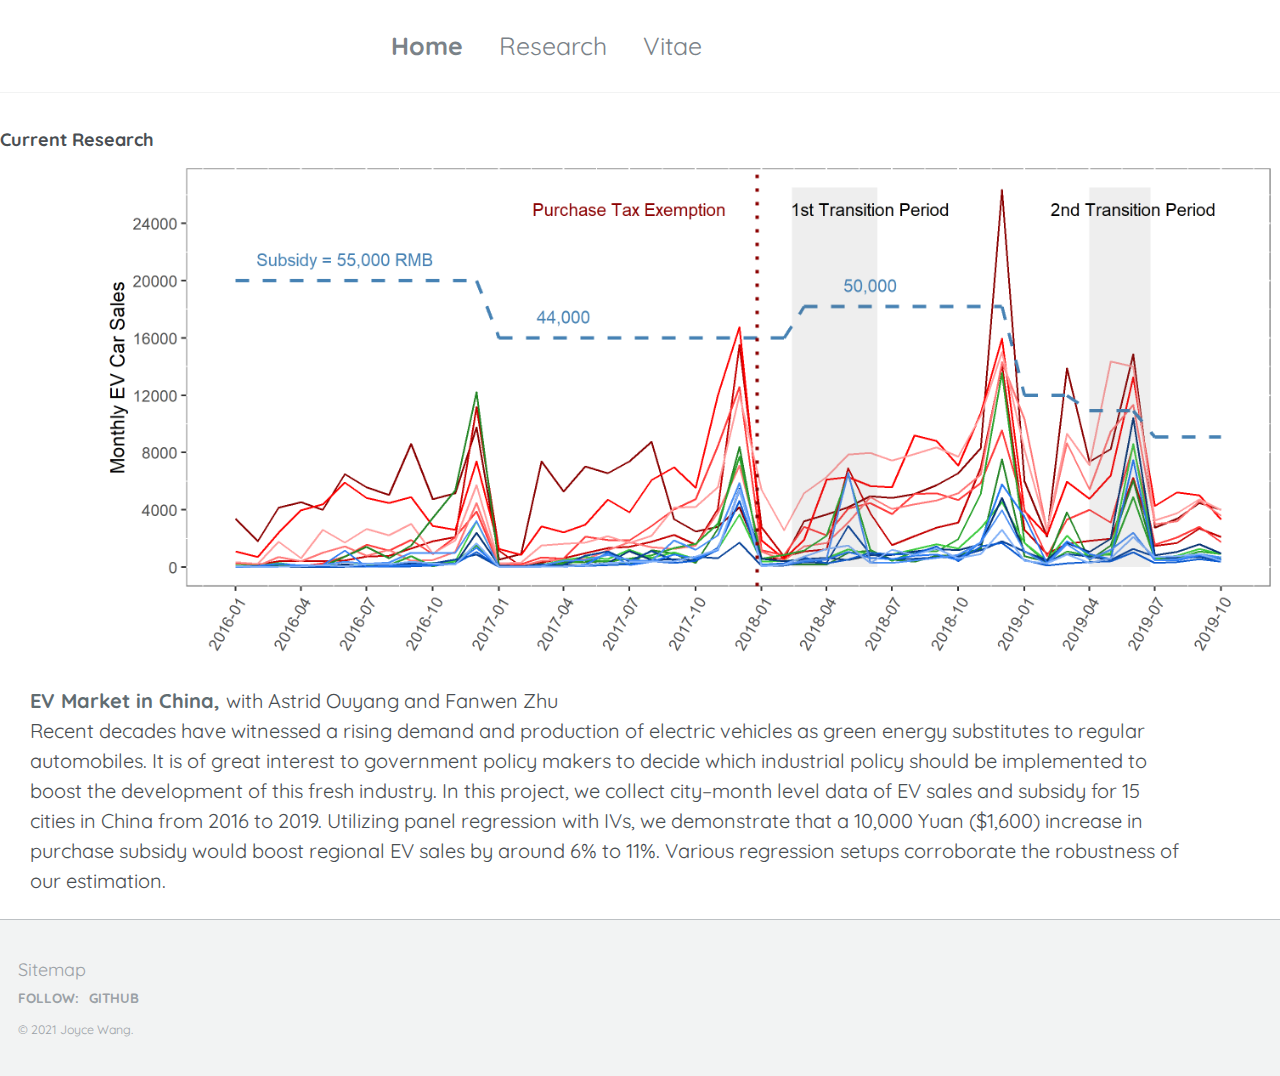
==== commit 7a007d55: "Update reasearch.html" ====
--- a/reasearch.html
+++ b/reasearch.html
@@ -32,7 +32,7 @@
                             <a href="reasearch.html">Research</a>
                         </li>
                         <li class="masthead__menu-item">
-                            <a href="CV.html">CV</a>
+                            <a href="CV.html">Vitae</a>
                         </li>
                     </ul>
                     <ul class="hidden-links hidden"></ul>
